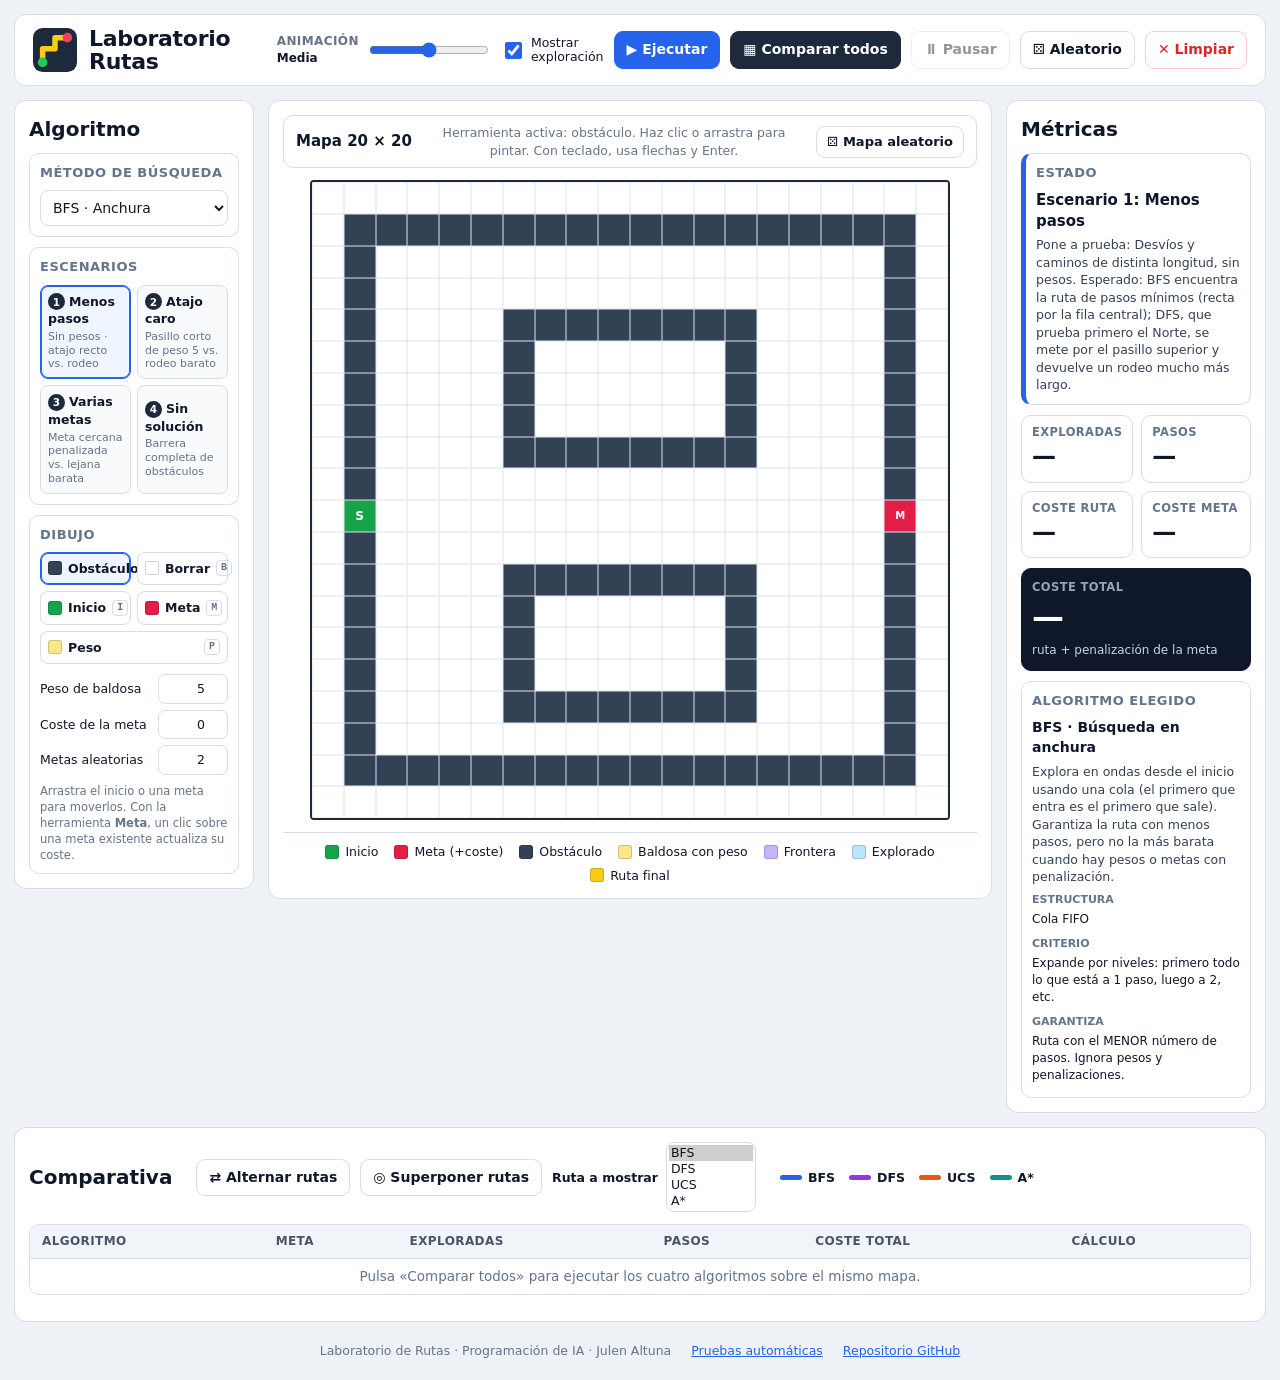
==== index.html @ 5e27092a "Laboratorio de rutas: BFS, DFS, UCS y A* sobre tablero 20x20 - Tablero editable y coherente (inicio," ====
<!DOCTYPE html>
<html lang="es">
<head>
  <meta charset="UTF-8" />
  <meta name="viewport" content="width=device-width, initial-scale=1.0" />
  <meta name="description" content="Laboratorio de rutas: BFS, DFS, UCS y A* sobre un tablero editable de 20 x 20." />
  <title>Laboratorio Rutas · BFS, DFS, UCS y A*</title>
  <link rel="icon" href="data:image/svg+xml,%3Csvg xmlns='http://www.w3.org/2000/svg' viewBox='0 0 32 32'%3E%3Crect width='32' height='32' rx='7' fill='%231e293b'/%3E%3Cpath d='M7 25V15h9V7h9' fill='none' stroke='%23facc15' stroke-width='4' stroke-linecap='round' stroke-linejoin='round'/%3E%3Ccircle cx='7' cy='25' r='3.5' fill='%2322c55e'/%3E%3Ccircle cx='25' cy='7' r='3.5' fill='%23f43f5e'/%3E%3C/svg%3E" />
  <link rel="stylesheet" href="css/styles.css" />
</head>

<body>
  <!-- ============================ CABECERA ============================ -->
  <header class="topbar">
    <div class="brand">
      <svg class="logo" viewBox="0 0 32 32" aria-hidden="true">
        <rect width="32" height="32" rx="7" fill="#1e293b" />
        <path d="M7 25V15h9V7h9" fill="none" stroke="#facc15" stroke-width="4" stroke-linecap="round" stroke-linejoin="round" />
        <circle cx="7" cy="25" r="3.5" fill="#22c55e" />
        <circle cx="25" cy="7" r="3.5" fill="#f43f5e" />
      </svg>
      <h1>Laboratorio<br />Rutas</h1>
    </div>

    <div class="top-controls">
      <label class="speed">
        <span>Animación</span>
        <input id="speed" type="range" min="1" max="5" step="1" value="3" aria-describedby="speedLabel" />
        <small id="speedLabel">Media</small>
      </label>

      <label class="check">
        <input id="showExploration" type="checkbox" checked />
        <span>Mostrar<br />exploración</span>
      </label>

      <button id="btnEjecutar" class="btn btn-primary" type="button">▶ Ejecutar</button>
      <button id="btnComparar" class="btn btn-dark" type="button">▦ Comparar todos</button>
      <button id="btnPausar" class="btn" type="button" disabled>⏸ Pausar</button>
      <button id="btnAleatorio" class="btn" type="button">⚄ Aleatorio</button>
      <button id="btnLimpiar" class="btn btn-danger" type="button">✕ Limpiar</button>
    </div>
  </header>

  <main class="layout">
    <!-- ======================= PANEL IZQUIERDO: ALGORITMO ======================= -->
    <aside class="panel" aria-labelledby="h-algoritmo">
      <h2 id="h-algoritmo" class="panel-title">Algoritmo</h2>

      <section class="card">
        <h3>Método de búsqueda</h3>
        <select id="algorithm" class="select" aria-label="Método de búsqueda">
          <option value="bfs">BFS · Anchura</option>
          <option value="dfs">DFS · Profundidad</option>
          <option value="ucs">UCS · Coste uniforme</option>
          <option value="astar">A* · Heurística</option>
        </select>
      </section>

      <section class="card">
        <h3>Escenarios</h3>
        <div id="scenarios" class="scenario-grid"></div>
      </section>

      <section class="card">
        <h3>Dibujo</h3>
        <div class="tools" role="radiogroup" aria-label="Herramienta de dibujo">
          <button class="tool active" data-tool="wall" type="button" role="radio" aria-checked="true"><i class="sw sw-wall"></i>Obstáculo <kbd>O</kbd></button>
          <button class="tool" data-tool="erase" type="button" role="radio" aria-checked="false"><i class="sw sw-empty"></i>Borrar <kbd>B</kbd></button>
          <button class="tool" data-tool="start" type="button" role="radio" aria-checked="false"><i class="sw sw-start"></i>Inicio <kbd>I</kbd></button>
          <button class="tool" data-tool="goal" type="button" role="radio" aria-checked="false"><i class="sw sw-goal"></i>Meta <kbd>M</kbd></button>
          <button class="tool wide" data-tool="weight" type="button" role="radio" aria-checked="false"><i class="sw sw-weight"></i>Peso <kbd>P</kbd></button>
        </div>
        <div class="inputs">
          <label><span>Peso de baldosa</span><input id="tileWeight" type="number" min="2" max="99" value="5" /></label>
          <label><span>Coste de la meta</span><input id="goalPenalty" type="number" min="0" max="999" value="0" /></label>
          <label><span>Metas aleatorias</span><input id="randomGoals" type="number" min="1" max="10" value="2" /></label>
        </div>
        <p class="hint">Arrastra el inicio o una meta para moverlos. Con la herramienta <b>Meta</b>, un clic sobre una meta existente actualiza su coste.</p>
      </section>
    </aside>

    <!-- ============================ ZONA CENTRAL: MAPA ============================ -->
    <section class="panel map-panel" aria-labelledby="h-mapa">
      <div class="map-toolbar">
        <h2 id="h-mapa">Mapa 20 × 20</h2>
        <p id="toolHint" aria-live="polite"></p>
        <button id="btnMapaAleatorio" class="btn btn-small" type="button">⚄ Mapa aleatorio</button>
      </div>

      <div class="board-wrap">
        <div class="board">
          <div id="grid" class="grid" role="grid" tabindex="0" aria-label="Tablero de 20 por 20. Usa las flechas para moverte y Enter para aplicar la herramienta."></div>
          <svg id="routes" class="routes" viewBox="0 0 20 20" preserveAspectRatio="none" aria-hidden="true"></svg>
        </div>
      </div>

      <ul class="legend" aria-label="Leyenda del mapa">
        <li><i class="sw sw-start"></i>Inicio</li>
        <li><i class="sw sw-goal"></i>Meta (+coste)</li>
        <li><i class="sw sw-wall"></i>Obstáculo</li>
        <li><i class="sw sw-weight"></i>Baldosa con peso</li>
        <li><i class="sw sw-frontier"></i>Frontera</li>
        <li><i class="sw sw-explored"></i>Explorado</li>
        <li><i class="sw sw-path"></i>Ruta final</li>
      </ul>
    </section>

    <!-- ======================= PANEL DERECHO: MÉTRICAS ======================= -->
    <aside class="panel" aria-labelledby="h-metricas">
      <h2 id="h-metricas" class="panel-title">Métricas</h2>

      <section class="card status" id="statusCard" data-kind="info" aria-live="polite">
        <h3>Estado</h3>
        <p id="statusTitle" class="status-title">Preparado</p>
        <p id="statusText" class="status-text"></p>
      </section>

      <section class="metrics">
        <div class="metric"><span>Exploradas</span><strong id="mExplored">—</strong></div>
        <div class="metric"><span>Pasos</span><strong id="mSteps">—</strong></div>
        <div class="metric"><span>Coste ruta</span><strong id="mPathCost">—</strong></div>
        <div class="metric"><span>Coste meta</span><strong id="mPenalty">—</strong></div>
      </section>

      <section class="card total">
        <span>Coste total</span>
        <strong id="mTotal">—</strong>
        <small id="mCalc">ruta + penalización de la meta</small>
      </section>

      <section class="card explain" id="explain"></section>
    </aside>
  </main>

  <!-- ============================ COMPARATIVA ============================ -->
  <section class="panel compare" aria-labelledby="h-comparativa">
    <div class="compare-head">
      <h2 id="h-comparativa" class="panel-title">Comparativa</h2>
      <div class="compare-controls">
        <button id="btnAlternar" class="btn" type="button">⇄ Alternar rutas</button>
        <button id="btnSuperponer" class="btn" type="button">◎ Superponer rutas</button>
        <label class="route-select">
          <span>Ruta a mostrar</span>
          <select id="routeSelect" class="select" size="4" aria-label="Ruta a mostrar">
            <option value="bfs" selected>BFS</option>
            <option value="dfs">DFS</option>
            <option value="ucs">UCS</option>
            <option value="astar">A*</option>
          </select>
        </label>
      </div>
      <ul class="alg-legend" aria-label="Colores de cada algoritmo">
        <li><i class="line l-bfs"></i>BFS</li>
        <li><i class="line l-dfs"></i>DFS</li>
        <li><i class="line l-ucs"></i>UCS</li>
        <li><i class="line l-astar"></i>A*</li>
      </ul>
    </div>

    <div class="table-wrap">
      <table class="compare-table">
        <thead>
          <tr><th>Algoritmo</th><th>Meta</th><th>Exploradas</th><th>Pasos</th><th>Coste total</th><th>Cálculo</th></tr>
        </thead>
        <tbody id="compareBody"></tbody>
      </table>
    </div>
    <div id="conclusions" class="conclusions"></div>
  </section>

  <footer class="footer">
    <span>Laboratorio de Rutas · Programación de IA · Julen Altuna</span>
    <a href="tests/tests.html">Pruebas automáticas</a>
    <a href="https://github.com/altu44/laboratorio-rutas" target="_blank" rel="noopener">Repositorio GitHub</a>
  </footer>

  <script src="js/grid.js"></script>
  <script src="js/priorityQueue.js"></script>
  <script src="js/algorithms.js"></script>
  <script src="js/scenarios.js"></script>
  <script src="js/app.js"></script>
</body>
</html>
---- css/styles.css ----
/* =====================================================================
   Laboratorio Rutas — hoja de estilos
   Estructura: variables · base · cabecera · paneles · mapa · métricas ·
   comparativa · responsive
   ===================================================================== */

:root {
  --bg: #eef2f7;
  --panel: #ffffff;
  --ink: #0f172a;
  --muted: #64748b;
  --line: #d6dde8;
  --accent: #2563eb;
  --radius: 12px;

  /* Celdas */
  --c-empty: #ffffff;
  --c-grid: #dbe3ee;
  --c-start: #16a34a;
  --c-goal: #e11d48;
  --c-wall: #334155;
  --c-weight: #fde68a;
  --c-weight-ink: #92400e;
  --c-frontier: #c4b5fd;
  --c-explored: #bae6fd;
  --c-path: #facc15;

  /* Algoritmos */
  --a-bfs: #2563eb;
  --a-dfs: #9333ea;
  --a-ucs: #ea580c;
  --a-astar: #0d9488;
}

* { box-sizing: border-box; }

body {
  margin: 0;
  font-family: "Segoe UI", system-ui, -apple-system, Roboto, sans-serif;
  color: var(--ink);
  background: var(--bg);
  font-size: 14px;
  line-height: 1.4;
}

h1, h2, h3, p { margin: 0; }
button, input, select { font: inherit; color: inherit; }

/* ------------------------------------------------------------ botones */
.btn {
  border: 1px solid var(--line);
  background: #fff;
  border-radius: 9px;
  padding: 8px 12px;
  font-weight: 600;
  cursor: pointer;
  white-space: nowrap;
  transition: background .15s, border-color .15s, transform .05s;
}
.btn:hover:not(:disabled) { border-color: #94a3b8; background: #f8fafc; }
.btn:active:not(:disabled) { transform: translateY(1px); }
.btn:disabled { opacity: .45; cursor: not-allowed; }
.btn:focus-visible, .tool:focus-visible, .scenario:focus-visible, .grid:focus-visible, .select:focus-visible {
  outline: 3px solid #93c5fd; outline-offset: 2px;
}
.btn-primary { background: var(--accent); border-color: var(--accent); color: #fff; }
.btn-primary:hover:not(:disabled) { background: #1d4ed8; }
.btn-dark { background: #1e293b; border-color: #1e293b; color: #fff; }
.btn-dark:hover:not(:disabled) { background: #0f172a; }
.btn-danger { color: #dc2626; border-color: #fecaca; }
.btn-danger:hover:not(:disabled) { background: #fef2f2; border-color: #f87171; }
.btn-small { padding: 6px 10px; font-size: 13px; }
.btn.is-active { background: #e0e7ff; border-color: #818cf8; }

/* ------------------------------------------------------------ cabecera */
.topbar {
  display: flex;
  align-items: center;
  justify-content: space-between;
  gap: 16px;
  flex-wrap: wrap;
  margin: 14px 14px 0;
  padding: 12px 18px;
  background: var(--panel);
  border: 1px solid var(--line);
  border-radius: var(--radius);
}
.brand { display: flex; align-items: center; gap: 12px; }
.logo { width: 44px; height: 44px; flex: none; }
.brand h1 { font-size: 22px; line-height: 1.05; letter-spacing: -.3px; }
.top-controls { display: flex; align-items: center; gap: 10px; flex-wrap: wrap; }
.speed {
  display: grid;
  grid-template-columns: auto auto;
  column-gap: 8px;
  align-items: center;
  font-size: 12px;
  font-weight: 700;
  text-transform: uppercase;
  color: var(--muted);
  letter-spacing: .4px;
}
.speed input { grid-row: span 2; width: 120px; accent-color: var(--accent); }
.speed span { grid-column: 1; }
.speed small { grid-column: 1; font-size: 12px; color: var(--ink); text-transform: none; letter-spacing: 0; }
.check { display: flex; align-items: center; gap: 6px; font-size: 12.5px; line-height: 1.15; cursor: pointer; }
.check input { width: 17px; height: 17px; accent-color: var(--accent); }

/* ------------------------------------------------------------ layout */
.layout {
  display: grid;
  grid-template-columns: 240px minmax(0, 1fr) 260px;
  gap: 14px;
  margin: 14px;
  align-items: start;
}
.panel {
  background: var(--panel);
  border: 1px solid var(--line);
  border-radius: var(--radius);
  padding: 14px;
}
.panel-title { font-size: 20px; margin-bottom: 10px; }
.card {
  border: 1px solid var(--line);
  border-radius: 10px;
  padding: 10px;
  margin-bottom: 10px;
}
.card:last-child { margin-bottom: 0; }
.card h3 { font-size: 13px; text-transform: uppercase; letter-spacing: .5px; color: var(--muted); margin-bottom: 8px; }
.select {
  width: 100%;
  padding: 8px;
  border: 1px solid var(--line);
  border-radius: 8px;
  background: #fff;
}

/* escenarios */
.scenario-grid { display: grid; grid-template-columns: 1fr 1fr; gap: 6px; }
.scenario {
  text-align: left;
  border: 1px solid var(--line);
  border-radius: 8px;
  background: #f8fafc;
  padding: 7px;
  cursor: pointer;
  min-height: 62px;
}
.scenario strong { display: block; font-size: 12.5px; }
.scenario small { display: block; font-size: 11px; color: var(--muted); line-height: 1.25; margin-top: 2px; }
.scenario .num {
  display: inline-grid; place-items: center;
  width: 17px; height: 17px; border-radius: 50%;
  background: #1e293b; color: #fff; font-size: 10.5px; margin-right: 4px;
}
.scenario:hover { border-color: #94a3b8; }
.scenario.active { border-color: var(--accent); background: #eff6ff; box-shadow: inset 0 0 0 1px var(--accent); }

/* herramientas */
.tools { display: grid; grid-template-columns: minmax(0, 1fr) minmax(0, 1fr); gap: 6px; }
.tool {
  display: flex; align-items: center; gap: 6px;
  border: 1px solid var(--line); background: #fff; border-radius: 8px;
  padding: 7px 7px; cursor: pointer; font-size: 12.5px; font-weight: 600; min-width: 0;
}
.tool kbd { margin-left: auto; font-size: 10px; color: var(--muted); border: 1px solid var(--line); border-radius: 4px; padding: 0 4px; }
.tool.wide { grid-column: span 2; }
.tool.active { border-color: var(--accent); background: #eff6ff; box-shadow: inset 0 0 0 1px var(--accent); }
.inputs { display: grid; gap: 6px; margin-top: 10px; }
.inputs label { display: flex; align-items: center; justify-content: space-between; gap: 8px; font-size: 12.5px; }
.inputs input { width: 70px; padding: 5px 7px; border: 1px solid var(--line); border-radius: 7px; text-align: right; }
.hint { margin-top: 8px; font-size: 11.5px; color: var(--muted); }

/* muestras de color (leyenda, herramientas) */
.sw { display: inline-block; width: 14px; height: 14px; border-radius: 3px; flex: none; border: 1px solid rgba(15, 23, 42, .18); }
.sw-empty { background: var(--c-empty); }
.sw-start { background: var(--c-start); }
.sw-goal { background: var(--c-goal); }
.sw-wall { background: var(--c-wall); }
.sw-weight { background: var(--c-weight); }
.sw-frontier { background: var(--c-frontier); }
.sw-explored { background: var(--c-explored); }
.sw-path { background: var(--c-path); }

/* ------------------------------------------------------------ mapa */
.map-toolbar {
  display: flex; align-items: center; gap: 12px;
  border: 1px solid var(--line); border-radius: 10px; padding: 8px 12px; margin-bottom: 12px;
}
.map-toolbar h2 { font-size: 15px; white-space: nowrap; }
.map-toolbar p { flex: 1; font-size: 12.5px; color: var(--muted); text-align: center; }
.board-wrap { display: flex; justify-content: center; }
.board {
  position: relative;
  width: min(100%, 640px);
  aspect-ratio: 1 / 1; /* tablero siempre cuadrado */
}
.grid {
  position: absolute; inset: 0;
  display: grid;
  grid-template-columns: repeat(20, 1fr);
  grid-template-rows: repeat(20, 1fr);
  border: 2px solid #1e293b;
  border-radius: 4px;
  overflow: hidden;
  background: var(--c-grid);
  touch-action: none;
  user-select: none;
  cursor: crosshair;
}
.cell {
  position: relative;
  background: var(--c-empty);
  box-shadow: inset 0 0 0 .5px var(--c-grid);
  display: grid; place-items: center;
  font-size: clamp(8px, 1.5vw, 12px);
  font-weight: 700;
  line-height: 1;
  transition: background-color .12s;
}
.cell.weight { background: var(--c-weight); color: var(--c-weight-ink); }
.cell.wall { background: var(--c-wall); }
.cell.frontier { background: var(--c-frontier); }
.cell.explored { background: var(--c-explored); }
.cell.weight.explored, .cell.weight.frontier { background-image: linear-gradient(135deg, var(--c-weight) 0 45%, transparent 45%); }
.cell.path { background: var(--c-path); }
.cell.current { box-shadow: inset 0 0 0 2px #1e293b; }
.cell.start { background: var(--c-start); color: #fff; }
.cell.goal { background: var(--c-goal); color: #fff; font-size: clamp(7px, 1.2vw, 10px); flex-direction: column; }
.cell.goal.chosen { box-shadow: inset 0 0 0 3px var(--c-path); }
.cell.cursor { outline: 3px solid #f59e0b; outline-offset: -3px; z-index: 1; }
.grid:not(:focus-visible) .cell.cursor { outline: none; }
.cell.flash { animation: flash .6s ease 2; }
@keyframes flash { 50% { background: #fecaca; } }

.routes { position: absolute; inset: 2px; width: calc(100% - 4px); height: calc(100% - 4px); pointer-events: none; }
.routes polyline { fill: none; stroke-linecap: round; stroke-linejoin: round; stroke-width: .16; opacity: .92; }
.routes circle { stroke: #fff; stroke-width: .06; }

.legend {
  display: flex; flex-wrap: wrap; justify-content: center; gap: 6px 16px;
  list-style: none; padding: 10px 0 0; margin: 12px 0 0; border-top: 1px solid var(--line);
  font-size: 12.5px;
}
.legend li { display: flex; align-items: center; gap: 6px; }

/* ------------------------------------------------------------ métricas */
.status { border-left: 5px solid var(--accent); }
.status[data-kind="ok"] { border-left-color: #16a34a; background: #f0fdf4; }
.status[data-kind="fail"] { border-left-color: #dc2626; background: #fef2f2; }
.status[data-kind="warn"] { border-left-color: #f59e0b; background: #fffbeb; }
.status[data-kind="run"] { border-left-color: #7c3aed; background: #f5f3ff; }
.status-title { font-weight: 700; font-size: 15px; }
.status-text { font-size: 12.5px; color: #334155; margin-top: 4px; }

.metrics { display: grid; grid-template-columns: 1fr 1fr; gap: 8px; margin-bottom: 10px; }
.metric { border: 1px solid var(--line); border-radius: 10px; padding: 8px 10px; }
.metric span, .total span { display: block; font-size: 11.5px; text-transform: uppercase; letter-spacing: .4px; color: var(--muted); font-weight: 600; }
.metric strong { font-size: 24px; font-variant-numeric: tabular-nums; }
.total { background: #0f172a; color: #fff; border-color: #0f172a; }
.total span { color: #94a3b8; }
.total strong { display: block; font-size: 32px; font-variant-numeric: tabular-nums; }
.total small { color: #cbd5e1; font-size: 12px; }

.explain h4 { margin: 0 0 6px; font-size: 14px; }
.explain p { font-size: 12.5px; margin-bottom: 6px; color: #334155; }
.explain dl { margin: 0; font-size: 12px; display: grid; gap: 4px; }
.explain dt { font-weight: 700; color: var(--muted); font-size: 11px; text-transform: uppercase; }
.explain dd { margin: 0 0 4px; }

/* ------------------------------------------------------------ comparativa */
.compare { margin: 0 14px 14px; }
.compare-head { display: flex; flex-wrap: wrap; align-items: center; gap: 12px 24px; margin-bottom: 12px; }
.compare-head .panel-title { margin: 0; }
.compare-controls { display: flex; align-items: center; gap: 10px; flex-wrap: wrap; }
.route-select { display: flex; align-items: center; gap: 8px; font-size: 12.5px; font-weight: 600; }
.route-select .select { width: 90px; padding: 2px; }
.alg-legend { display: flex; gap: 14px; list-style: none; margin: 0; padding: 0; font-size: 12.5px; font-weight: 600; }
.alg-legend li { display: flex; align-items: center; gap: 6px; }
.line { display: inline-block; width: 22px; height: 5px; border-radius: 3px; }
.l-bfs { background: var(--a-bfs); } .l-dfs { background: var(--a-dfs); }
.l-ucs { background: var(--a-ucs); } .l-astar { background: var(--a-astar); }

.table-wrap { overflow-x: auto; border: 1px solid var(--line); border-radius: 10px; }
.compare-table { width: 100%; border-collapse: collapse; font-size: 13.5px; }
.compare-table th, .compare-table td { padding: 8px 12px; text-align: left; border-bottom: 1px solid var(--line); white-space: nowrap; }
.compare-table th { background: #f1f5f9; font-size: 12px; text-transform: uppercase; letter-spacing: .4px; color: #475569; }
.compare-table tbody tr:last-child td { border-bottom: 0; }
.compare-table tbody tr { cursor: pointer; }
.compare-table tbody tr:hover { background: #f8fafc; }
.compare-table tbody tr.selected { background: #eff6ff; }
.compare-table td.best { font-weight: 800; color: #15803d; }
.compare-table td.num { font-variant-numeric: tabular-nums; }
.compare-table .empty td { color: var(--muted); text-align: center; cursor: default; }
.compare-table.stale { opacity: .45; }
.alg-name { display: flex; align-items: center; gap: 8px; font-weight: 700; }
.conclusions { margin-top: 12px; font-size: 13px; }
.conclusions ul { margin: 6px 0 0; padding-left: 20px; }
.conclusions li { margin-bottom: 3px; }
.conclusions .stale-note { color: #b45309; font-weight: 600; }

.footer {
  display: flex; flex-wrap: wrap; gap: 8px 20px; justify-content: center;
  padding: 6px 14px 20px; font-size: 12.5px; color: var(--muted);
}
.footer a { color: var(--accent); }

/* ------------------------------------------------------------ responsive */
@media (max-width: 1150px) {
  .layout { grid-template-columns: 230px minmax(0, 1fr); }
  .layout > aside:last-child { grid-column: 1 / -1; display: grid; grid-template-columns: repeat(auto-fit, minmax(220px, 1fr)); gap: 10px; }
  .layout > aside:last-child .panel-title { grid-column: 1 / -1; }
  .layout > aside:last-child > * { margin: 0; }
}
@media (max-width: 760px) {
  .topbar, .layout, .compare { margin-left: 8px; margin-right: 8px; }
  .layout { grid-template-columns: 1fr; }
  .map-panel { order: -1; }
  .map-toolbar { flex-wrap: wrap; }
  .map-toolbar p { text-align: left; flex-basis: 100%; order: 3; }
  .top-controls .btn { padding: 7px 9px; }
}
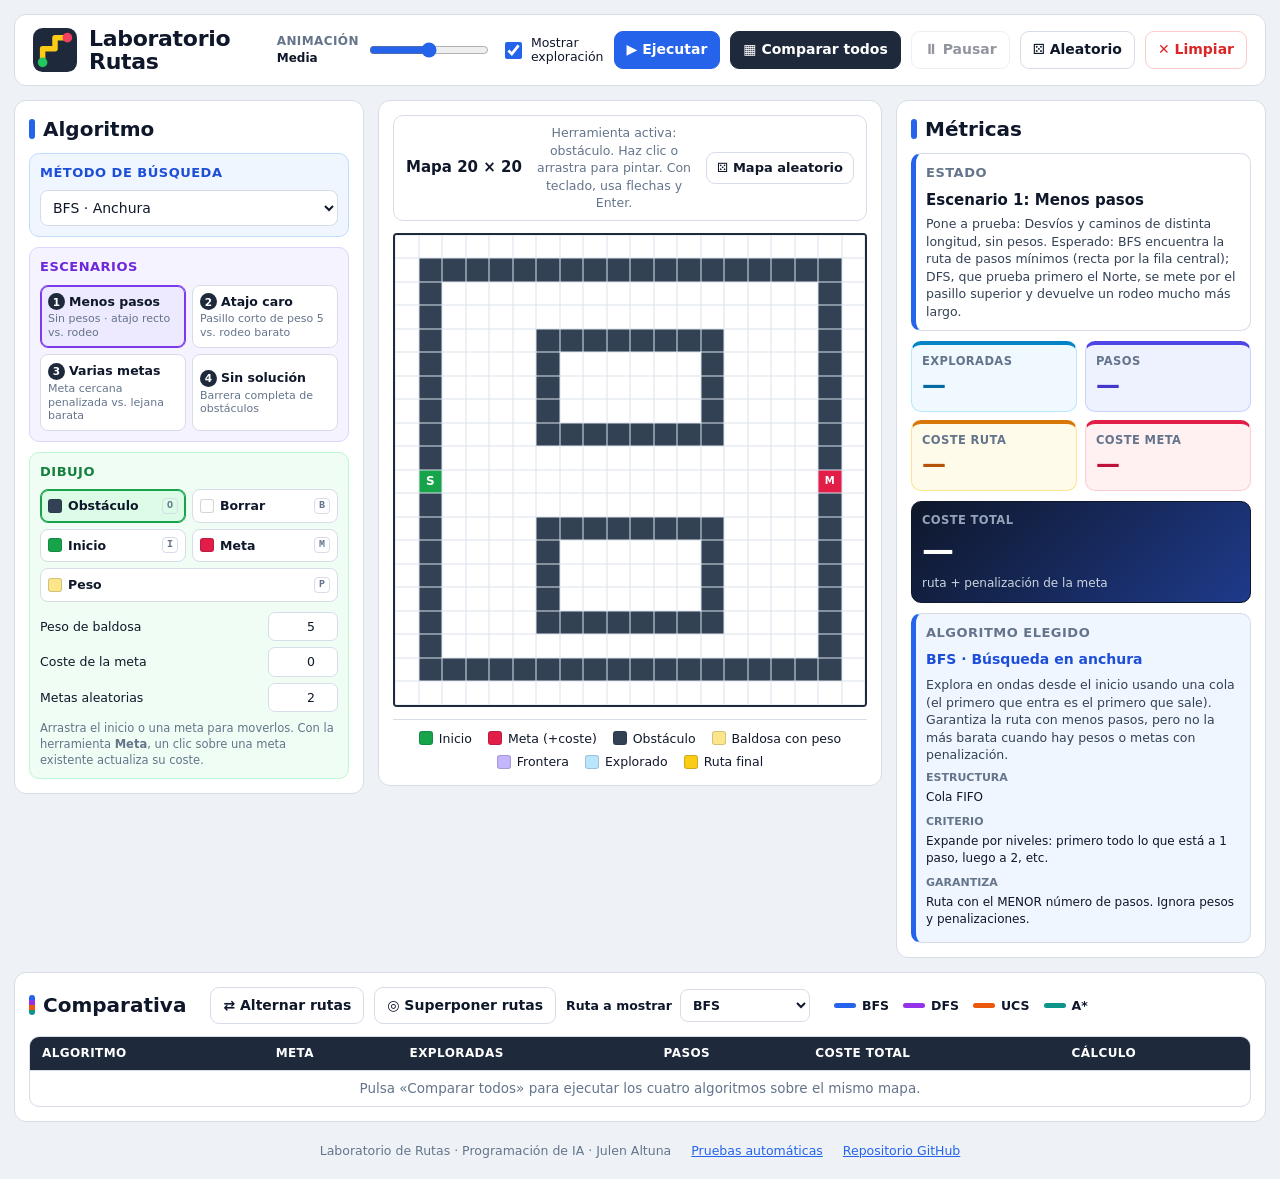
==== commit 817a7fcf: "Desplegable de rutas, cuadros con color y paneles más anchos - "Ruta a mostrar" pasa de listbox a li" ====
--- a/index.html
+++ b/index.html
@@ -47,7 +47,7 @@
     <aside class="panel" aria-labelledby="h-algoritmo">
       <h2 id="h-algoritmo" class="panel-title">Algoritmo</h2>
 
-      <section class="card">
+      <section class="card c-blue">
         <h3>Método de búsqueda</h3>
         <select id="algorithm" class="select" aria-label="Método de búsqueda">
           <option value="bfs">BFS · Anchura</option>
@@ -57,12 +57,12 @@
         </select>
       </section>
 
-      <section class="card">
+      <section class="card c-violet">
         <h3>Escenarios</h3>
         <div id="scenarios" class="scenario-grid"></div>
       </section>
 
-      <section class="card">
+      <section class="card c-green">
         <h3>Dibujo</h3>
         <div class="tools" role="radiogroup" aria-label="Herramienta de dibujo">
           <button class="tool active" data-tool="wall" type="button" role="radio" aria-checked="true"><i class="sw sw-wall"></i>Obstáculo <kbd>O</kbd></button>
@@ -117,10 +117,10 @@
       </section>
 
       <section class="metrics">
-        <div class="metric"><span>Exploradas</span><strong id="mExplored">—</strong></div>
-        <div class="metric"><span>Pasos</span><strong id="mSteps">—</strong></div>
-        <div class="metric"><span>Coste ruta</span><strong id="mPathCost">—</strong></div>
-        <div class="metric"><span>Coste meta</span><strong id="mPenalty">—</strong></div>
+        <div class="metric m-explored"><span>Exploradas</span><strong id="mExplored">—</strong></div>
+        <div class="metric m-steps"><span>Pasos</span><strong id="mSteps">—</strong></div>
+        <div class="metric m-path"><span>Coste ruta</span><strong id="mPathCost">—</strong></div>
+        <div class="metric m-goal"><span>Coste meta</span><strong id="mPenalty">—</strong></div>
       </section>
 
       <section class="card total">
@@ -142,7 +142,7 @@
         <button id="btnSuperponer" class="btn" type="button">◎ Superponer rutas</button>
         <label class="route-select">
           <span>Ruta a mostrar</span>
-          <select id="routeSelect" class="select" size="4" aria-label="Ruta a mostrar">
+          <select id="routeSelect" class="select" aria-label="Ruta a mostrar">
             <option value="bfs" selected>BFS</option>
             <option value="dfs">DFS</option>
             <option value="ucs">UCS</option>
--- a/css/styles.css
+++ b/css/styles.css
@@ -109,7 +109,7 @@
 /* ------------------------------------------------------------ layout */
 .layout {
   display: grid;
-  grid-template-columns: 240px minmax(0, 1fr) 260px;
+  grid-template-columns: minmax(290px, 350px) minmax(0, 1fr) minmax(310px, 370px);
   gap: 14px;
   margin: 14px;
   align-items: start;
@@ -276,7 +276,7 @@
 .compare-head .panel-title { margin: 0; }
 .compare-controls { display: flex; align-items: center; gap: 10px; flex-wrap: wrap; }
 .route-select { display: flex; align-items: center; gap: 8px; font-size: 12.5px; font-weight: 600; }
-.route-select .select { width: 90px; padding: 2px; }
+.route-select .select { width: 130px; padding: 7px 8px; font-weight: 600; }
 .alg-legend { display: flex; gap: 14px; list-style: none; margin: 0; padding: 0; font-size: 12.5px; font-weight: 600; }
 .alg-legend li { display: flex; align-items: center; gap: 6px; }
 .line { display: inline-block; width: 22px; height: 5px; border-radius: 3px; }
@@ -308,8 +308,8 @@
 .footer a { color: var(--accent); }
 
 /* ------------------------------------------------------------ responsive */
-@media (max-width: 1150px) {
-  .layout { grid-template-columns: 230px minmax(0, 1fr); }
+@media (max-width: 1250px) {
+  .layout { grid-template-columns: 300px minmax(0, 1fr); }
   .layout > aside:last-child { grid-column: 1 / -1; display: grid; grid-template-columns: repeat(auto-fit, minmax(220px, 1fr)); gap: 10px; }
   .layout > aside:last-child .panel-title { grid-column: 1 / -1; }
   .layout > aside:last-child > * { margin: 0; }
@@ -322,3 +322,53 @@
   .map-toolbar p { text-align: left; flex-basis: 100%; order: 3; }
   .top-controls .btn { padding: 7px 9px; }
 }
+
+/* ------------------------------------------------------------ colores de los cuadros */
+.panel-title { display: flex; align-items: center; gap: 8px; }
+.panel-title::before { content: ""; width: 6px; height: 20px; border-radius: 3px; background: var(--accent); }
+.compare .panel-title::before { background: linear-gradient(var(--a-bfs) 0 25%, var(--a-dfs) 0 50%, var(--a-ucs) 0 75%, var(--a-astar) 0); }
+
+.card.c-blue { background: #eff6ff; border-color: #bfdbfe; }
+.card.c-blue h3 { color: #1d4ed8; }
+.card.c-violet { background: #f5f3ff; border-color: #ddd6fe; }
+.card.c-violet h3 { color: #6d28d9; }
+.card.c-violet .scenario { background: #fff; }
+.card.c-violet .scenario.active { background: #ede9fe; border-color: #7c3aed; box-shadow: inset 0 0 0 1px #7c3aed; }
+.card.c-green { background: #f0fdf4; border-color: #bbf7d0; }
+.card.c-green h3 { color: #15803d; }
+.card.c-green .tool.active { border-color: #16a34a; background: #dcfce7; box-shadow: inset 0 0 0 1px #16a34a; }
+
+.metric { border-top-width: 4px; }
+.metric.m-explored { background: #f0f9ff; border-color: #bae6fd; border-top-color: #0284c7; }
+.metric.m-explored strong { color: #0369a1; }
+.metric.m-steps { background: #eef2ff; border-color: #c7d2fe; border-top-color: #4f46e5; }
+.metric.m-steps strong { color: #4338ca; }
+.metric.m-path { background: #fffbeb; border-color: #fde68a; border-top-color: #d97706; }
+.metric.m-path strong { color: #b45309; }
+.metric.m-goal { background: #fff1f2; border-color: #fecdd3; border-top-color: #e11d48; }
+.metric.m-goal strong { color: #be123c; }
+.total { background: linear-gradient(135deg, #0f172a, #1e3a8a); }
+
+.explain { border-left: 5px solid var(--muted); }
+.explain[data-alg="bfs"] { border-left-color: var(--a-bfs); background: #eff6ff; }
+.explain[data-alg="dfs"] { border-left-color: var(--a-dfs); background: #faf5ff; }
+.explain[data-alg="ucs"] { border-left-color: var(--a-ucs); background: #fff7ed; }
+.explain[data-alg="astar"] { border-left-color: var(--a-astar); background: #f0fdfa; }
+.explain[data-alg="bfs"] h4 { color: #1d4ed8; }
+.explain[data-alg="dfs"] h4 { color: #7e22ce; }
+.explain[data-alg="ucs"] h4 { color: #c2410c; }
+.explain[data-alg="astar"] h4 { color: #0f766e; }
+
+.compare-table th { background: #1e293b; color: #fff; }
+.compare-table tbody tr[data-alg="bfs"] td:first-child { box-shadow: inset 4px 0 0 var(--a-bfs); }
+.compare-table tbody tr[data-alg="dfs"] td:first-child { box-shadow: inset 4px 0 0 var(--a-dfs); }
+.compare-table tbody tr[data-alg="ucs"] td:first-child { box-shadow: inset 4px 0 0 var(--a-ucs); }
+.compare-table tbody tr[data-alg="astar"] td:first-child { box-shadow: inset 4px 0 0 var(--a-astar); }
+.compare-table tbody tr[data-alg="bfs"] { background: #f5f9ff; }
+.compare-table tbody tr[data-alg="dfs"] { background: #fbf8ff; }
+.compare-table tbody tr[data-alg="ucs"] { background: #fffaf5; }
+.compare-table tbody tr[data-alg="astar"] { background: #f5fdfc; }
+.compare-table tbody tr.selected { outline: 2px solid var(--accent); outline-offset: -2px; }
+.compare-table td.best { background: #dcfce7; }
+.conclusions { background: #f0fdf4; border: 1px solid #bbf7d0; border-left: 5px solid #16a34a; border-radius: 10px; padding: 10px 14px; }
+.conclusions:empty { display: none; }
